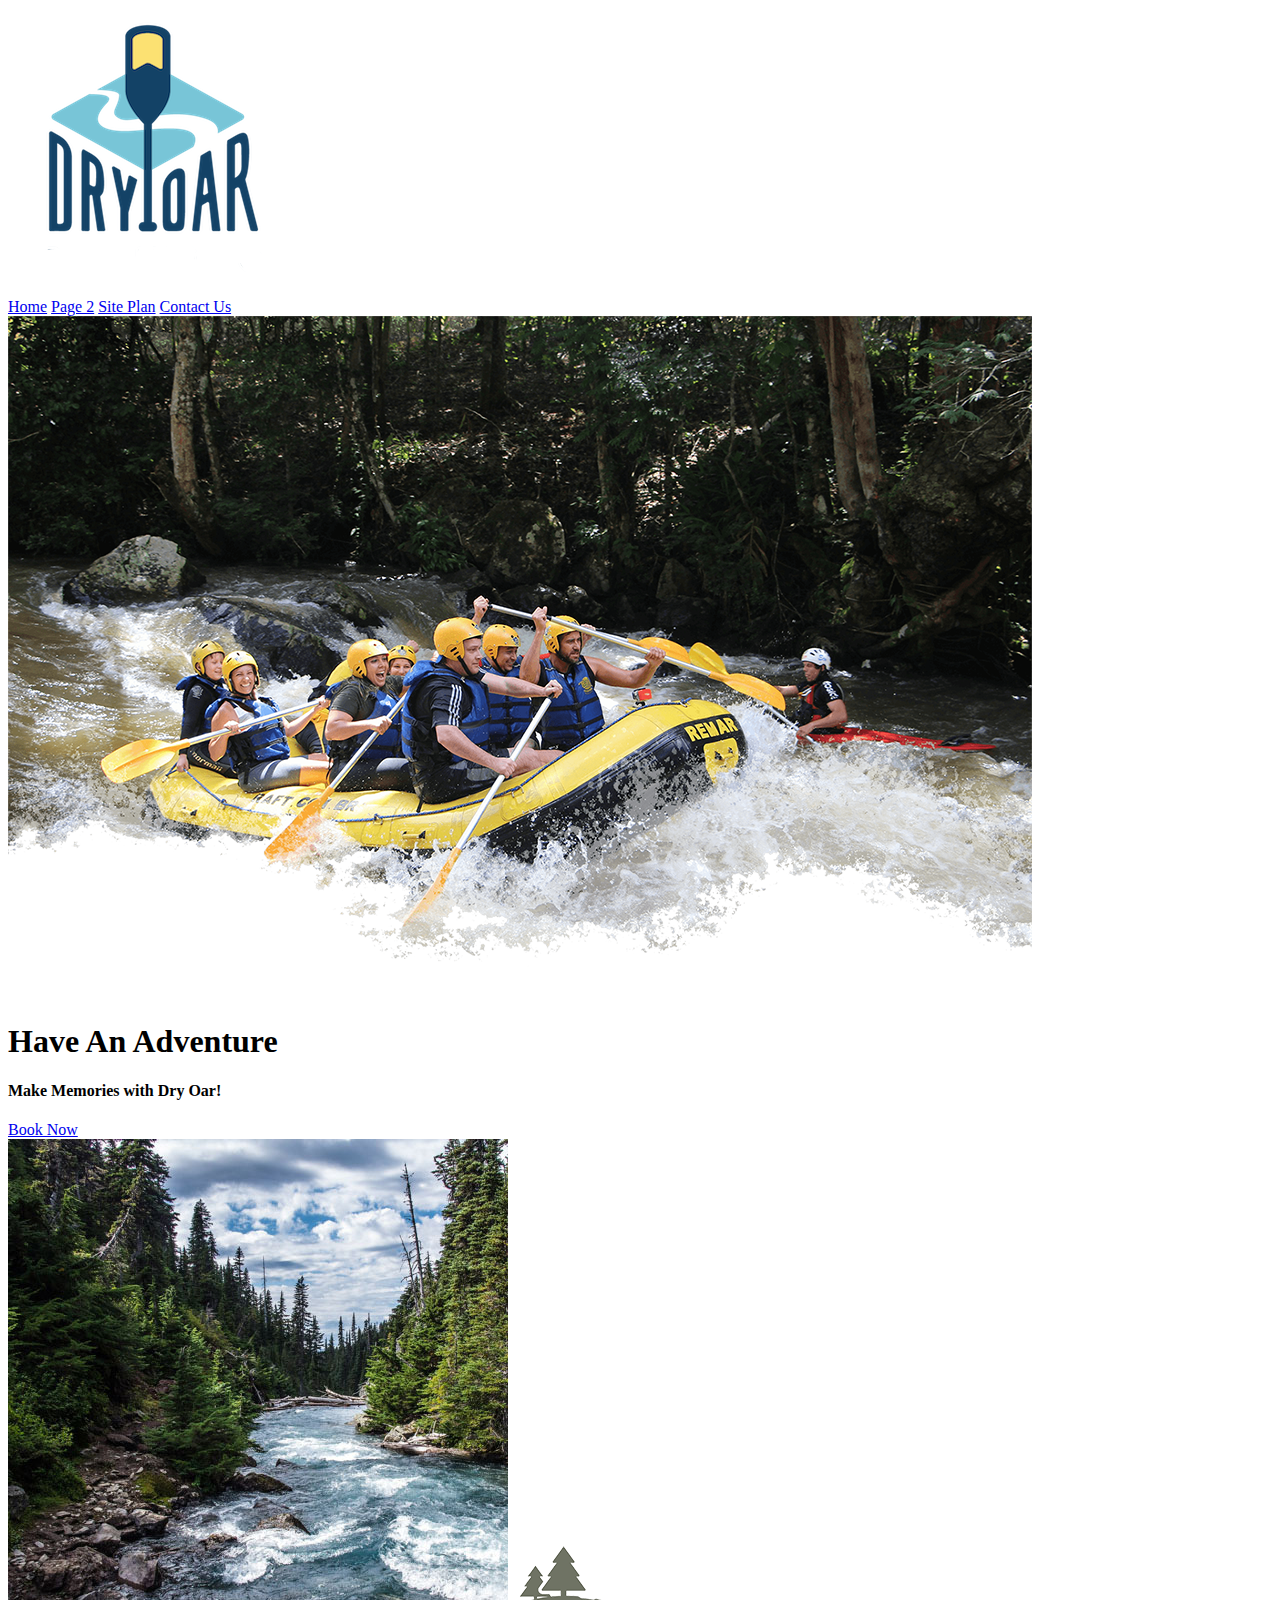
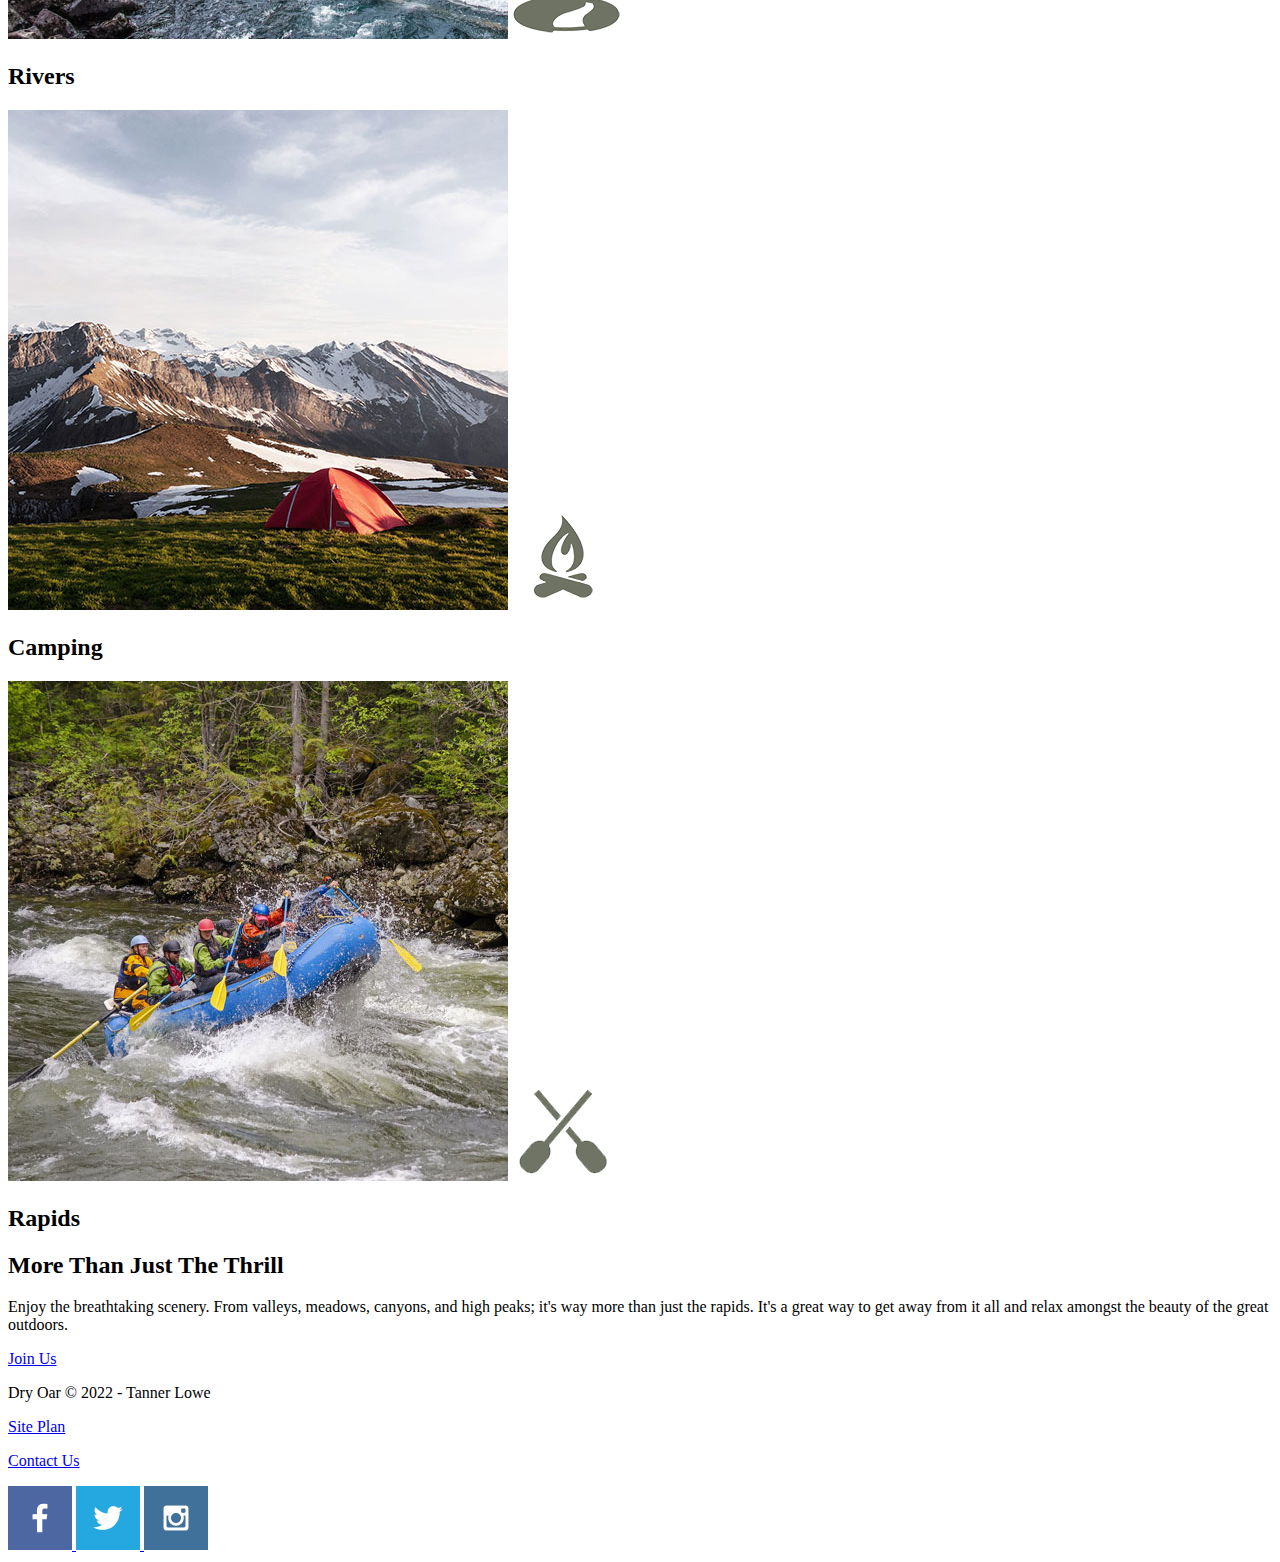
==== wwr/index.html @ 44582eb2 "created rafting html" ====
<!DOCTYPE html>
<html lang="en">
<head>
    <meta charset="UTF-8">
    <meta http-equiv="X-UA-Compatible" content="IE=edge">
    <meta name="viewport" content="width=device-width, initial-scale=1.0">
    <title>"Whitewater Rafting Vacations | Dry Oar Boating | Home"</title>
</head>
<body>
    <header>
        <a id="logo_link" href="index.html">
            <img class="logo" src="images/logo.png" alt="Dry Oar Logo">
        </a>
        <nav>
            <a href="index.html">Home</a>
            <a href="#">Page 2</a>
            <a href="site-plan-rafting.html">Site Plan</a>
            <a href="contactus.html">Contact Us</a>
        </nav>
    </header>
<div id="hero">
    <div id="hero-box">
        <img id="hero-img" src="images/hero.png" alt="People enjoying rafting">
    </div>
    <section id="hero-msg">
        <h1 class="home-title">Have An Adventure</h1>
        <h4>Make Memories with Dry Oar!</h4>
        <div class='button-box'>
            <a class='book' href="rates.html">Book Now</a>
        </div>
    </section>
</div>
<main class="home-grid">
    <section class="home-grid">
        <img class="card-img" src="images/rivers.jpg" alt="river in forest">
        <img class="icon" src="images/river_icon.png" alt="river icon">
        <h2>Rivers</h2>
    </section>
    <section class="camping-card">
        <img class="card-img" src="images/camping.jpg" alt="tent in mountains">
        <img class="icon" src="images/fire_icon.png" alt="fire icon">
        <h2>Camping</h2>
    </section>
    <section class="rapids-card">
        <img class="card-img" src="images/rapids.jpg" alt="rafting boat">
        <img class="icon" src="images/oars.png" alt="oars icon">
        <h2>Rapids</h2>
    </section>
    <section class="msg">
        <h2>More Than Just The Thrill</h2>
        <p>Enjoy the breathtaking scenery. From valleys, meadows, canyons, and high peaks; it's way more than just the rapids. It's a great way to get away from it all and relax amongst the beauty of the great outdoors.</p>
        <a class='join' href="rivers.html">Join Us</a>
    </section>
</main>
<footer>
    <p>Dry Oar &copy; 2022 - Tanner Lowe</p>
    <p><a href="site-plan-rafting.html">Site Plan</a></p>
    <p><a href="contactus.html">Contact Us</a></p>
    <div class="social">
        <a href="https://facebook.com">
            <img src="images/facebook.png" alt="fb icon">
        </a>
        <a href="https://twitter.com">
            <img src="images/twitter.png" alt="twitter icon">
        </a>
        <a href="https://instagram.com">
            <img src="images/instagram.png" alt="instagram icon">
        </a>
    </div>
</footer>    
</body>
</html>
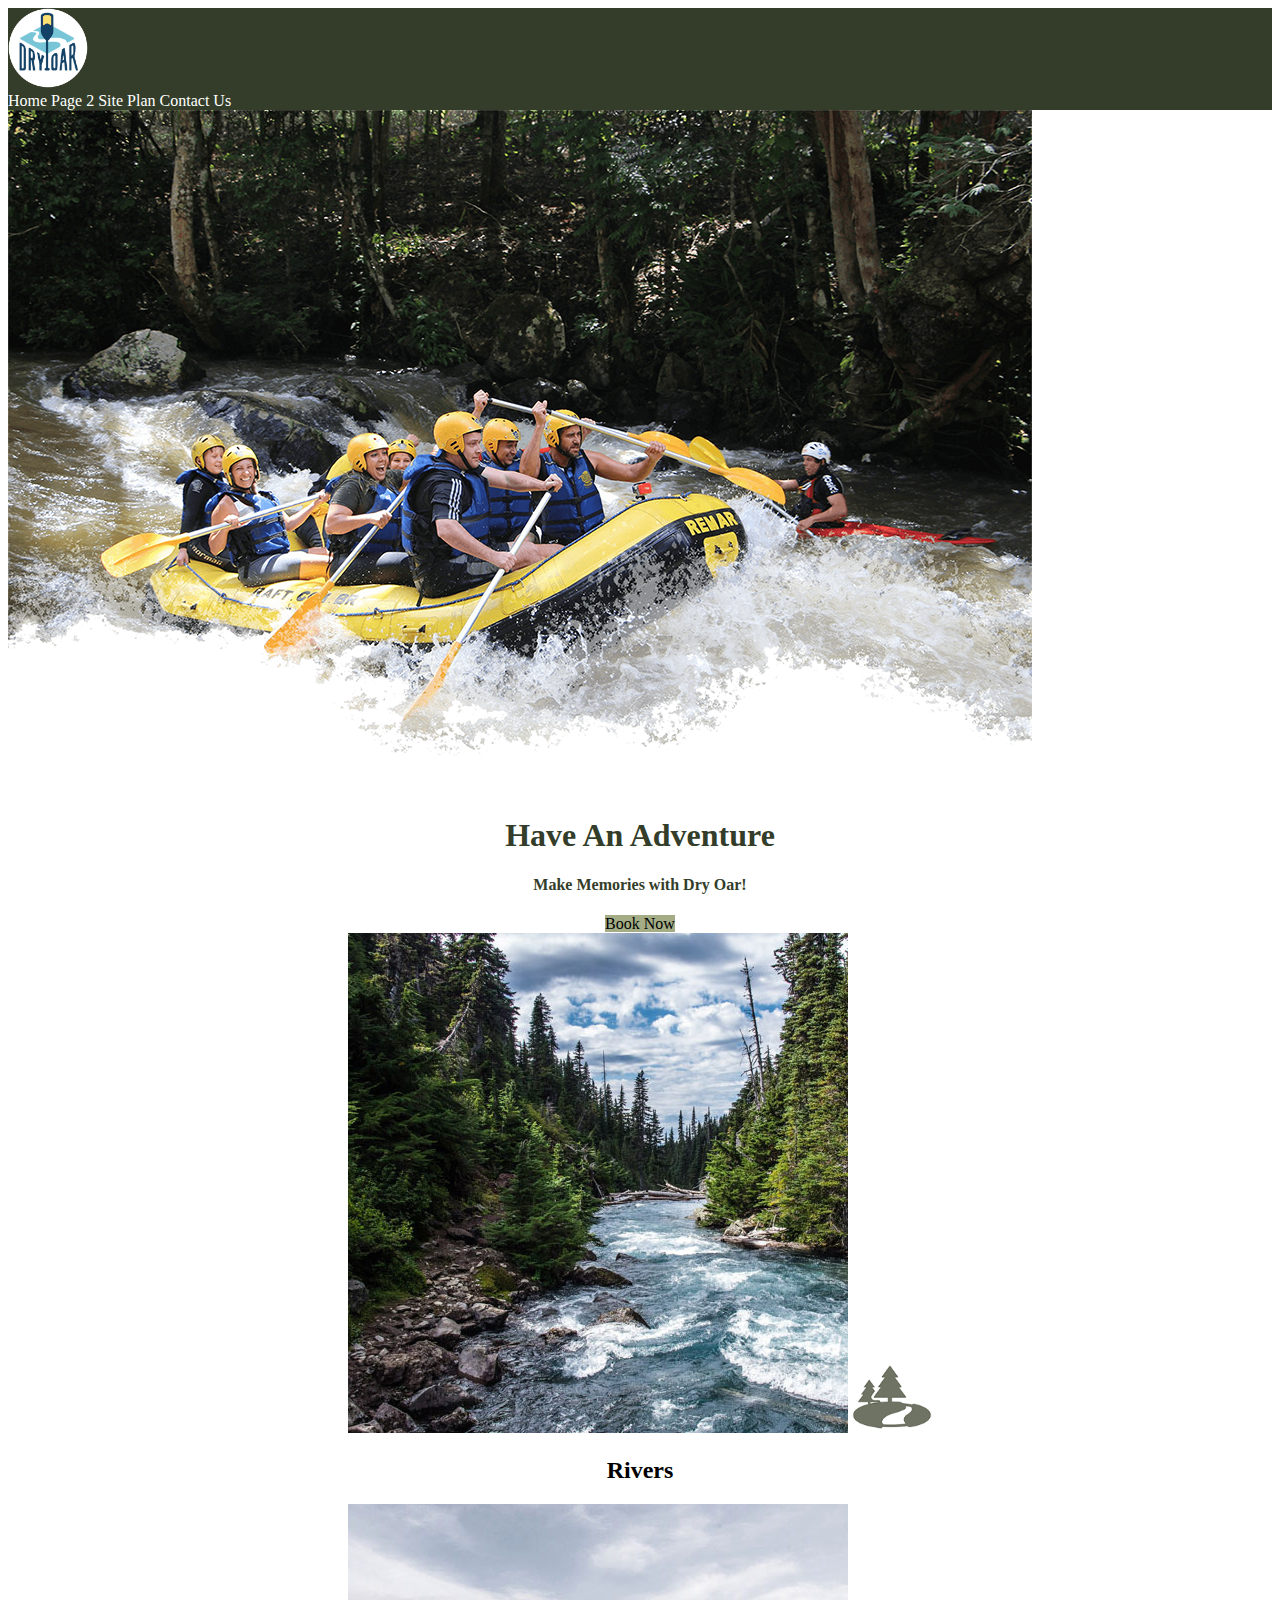
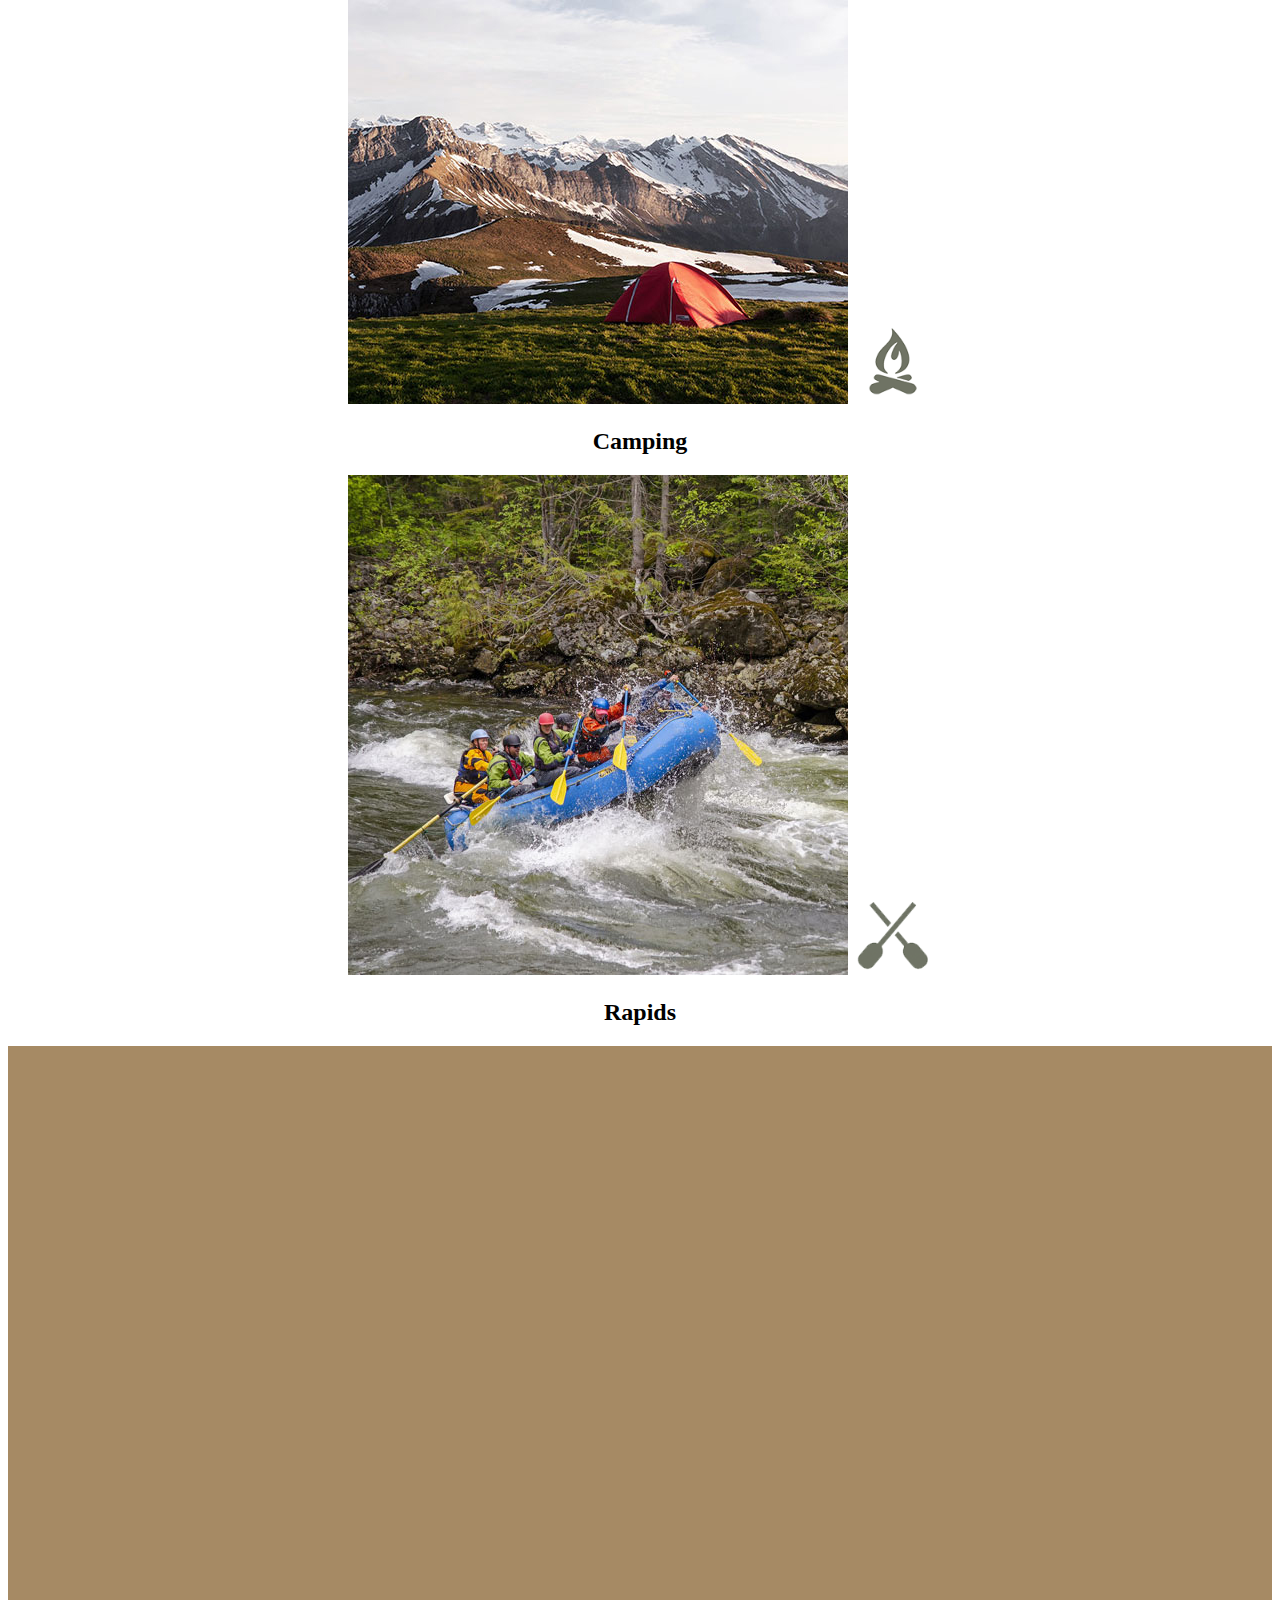
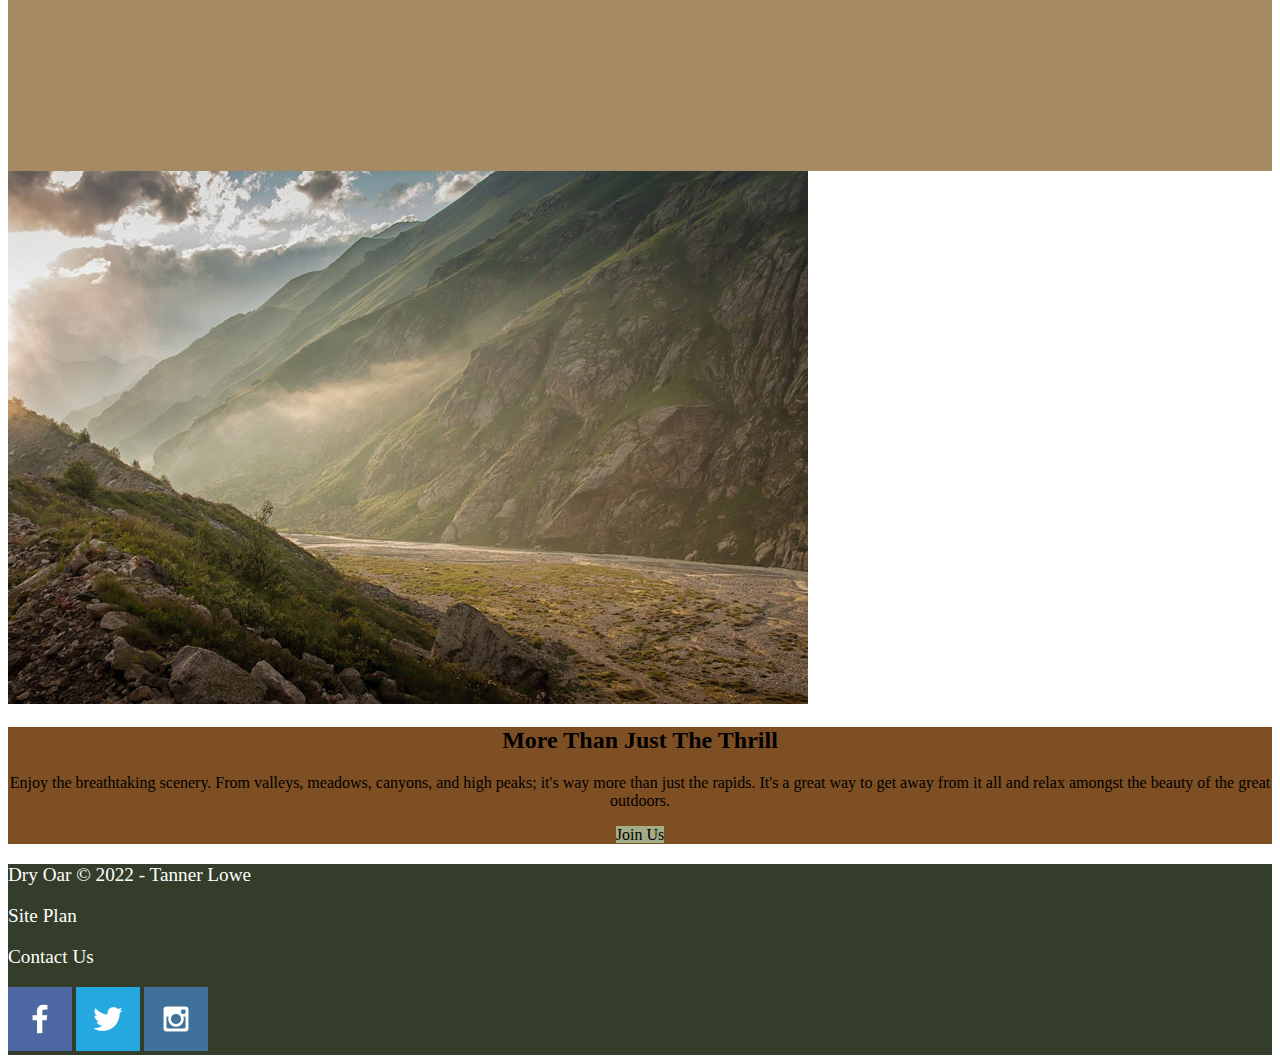
==== commit 17a98257: "Edited WWR page" ====
--- a/wwr/index.html
+++ b/wwr/index.html
@@ -1,72 +1,84 @@
 <!DOCTYPE html>
 <html lang="en">
+
 <head>
+    <link rel="stylesheet" href="styles/style.css">
     <meta charset="UTF-8">
     <meta http-equiv="X-UA-Compatible" content="IE=edge">
     <meta name="viewport" content="width=device-width, initial-scale=1.0">
     <title>"Whitewater Rafting Vacations | Dry Oar Boating | Home"</title>
 </head>
+
 <body>
-    <header>
-        <a id="logo_link" href="index.html">
-            <img class="logo" src="images/logo.png" alt="Dry Oar Logo">
-        </a>
-        <nav>
-            <a href="index.html">Home</a>
-            <a href="#">Page 2</a>
-            <a href="site-plan-rafting.html">Site Plan</a>
-            <a href="contactus.html">Contact Us</a>
-        </nav>
-    </header>
-<div id="hero">
-    <div id="hero-box">
-        <img id="hero-img" src="images/hero.png" alt="People enjoying rafting">
+    <div id="content">
+        <header>
+            <a id="logo_link" href="index.html">
+                <img class="logo" src="images/logo.png" alt="Dry Oar Logo">
+            </a>
+            <nav id="link">
+                <nav>
+                    <a href="index.html">Home</a>
+                    <a href="#">Page 2</a>
+                    <a href="site-plan-rafting.html">Site Plan</a>
+                    <a href="contactus.html">Contact Us</a>
+                </nav>
+            </nav>
+        </header>
+        <div id="hero">
+            <div id="hero-box">
+                <img id="hero-img" src="images/hero.png" alt="People enjoying rafting">
+            </div>
+            <section id="hero-msg">
+                <h1 class="home-title">Have An Adventure</h1>
+                <h4>Make Memories with Dry Oar!</h4>
+                <div class='button-box'>
+                    <a class='book' href="rates.html">Book Now</a>
+                </div>
+            </section>
+        </div>
+        <main class="home-grid">
+            <section class="home-grid">
+                <img class="card-img" src="images/rivers.jpg" alt="river in forest">
+                <img class="icon" src="images/river_icon.png" alt="river icon">
+                <h2>Rivers</h2>
+            </section>
+            <section class="camping-card">
+                <img class="card-img" src="images/camping.jpg" alt="tent in mountains">
+                <img class="icon" src="images/fire_icon.png" alt="fire icon">
+                <h2>Camping</h2>
+            </section>
+            <section class="rapids-card">
+                <img class="card-img" src="images/rapids.jpg" alt="rafting boat">
+                <img class="icon" src="images/oars.png" alt="oars icon">
+                <h2>Rapids</h2>
+            </section>
+            <div id="background"></div> 
+            <img src="images/mountains.jpg" alt="Misty mountains" class="mountains">
+            <section class="msg">
+                <h2>More Than Just The Thrill</h2>
+                <p>Enjoy the breathtaking scenery. From valleys, meadows, canyons, and high peaks; it's way more than
+                    just the rapids. It's a great way to get away from it all and relax amongst the beauty of the great
+                    outdoors.</p>
+                <a class='join' href="rivers.html">Join Us</a>
+            </section>
+        </main>
+        <footer>
+            <p>Dry Oar &copy; 2022 - Tanner Lowe</p>
+            <p><a href="site-plan-rafting.html">Site Plan</a></p>
+            <p><a href="contactus.html">Contact Us</a></p>
+            <div class="social">
+                <a href="https://facebook.com" target="_blank">
+                    <img src="images/facebook.png" alt="fb icon">
+                </a>
+                <a href="https://twitter.com" target="_blank">
+                    <img src="images/twitter.png" alt="twitter icon">
+                </a>
+                <a href="https://instagram.com" target="_blank">
+                    <img src="images/instagram.png" alt="instagram icon">
+                </a>
+            </div>
+        </footer>
     </div>
-    <section id="hero-msg">
-        <h1 class="home-title">Have An Adventure</h1>
-        <h4>Make Memories with Dry Oar!</h4>
-        <div class='button-box'>
-            <a class='book' href="rates.html">Book Now</a>
-        </div>
-    </section>
-</div>
-<main class="home-grid">
-    <section class="home-grid">
-        <img class="card-img" src="images/rivers.jpg" alt="river in forest">
-        <img class="icon" src="images/river_icon.png" alt="river icon">
-        <h2>Rivers</h2>
-    </section>
-    <section class="camping-card">
-        <img class="card-img" src="images/camping.jpg" alt="tent in mountains">
-        <img class="icon" src="images/fire_icon.png" alt="fire icon">
-        <h2>Camping</h2>
-    </section>
-    <section class="rapids-card">
-        <img class="card-img" src="images/rapids.jpg" alt="rafting boat">
-        <img class="icon" src="images/oars.png" alt="oars icon">
-        <h2>Rapids</h2>
-    </section>
-    <section class="msg">
-        <h2>More Than Just The Thrill</h2>
-        <p>Enjoy the breathtaking scenery. From valleys, meadows, canyons, and high peaks; it's way more than just the rapids. It's a great way to get away from it all and relax amongst the beauty of the great outdoors.</p>
-        <a class='join' href="rivers.html">Join Us</a>
-    </section>
-</main>
-<footer>
-    <p>Dry Oar &copy; 2022 - Tanner Lowe</p>
-    <p><a href="site-plan-rafting.html">Site Plan</a></p>
-    <p><a href="contactus.html">Contact Us</a></p>
-    <div class="social">
-        <a href="https://facebook.com">
-            <img src="images/facebook.png" alt="fb icon">
-        </a>
-        <a href="https://twitter.com">
-            <img src="images/twitter.png" alt="twitter icon">
-        </a>
-        <a href="https://instagram.com">
-            <img src="images/instagram.png" alt="instagram icon">
-        </a>
-    </div>
-</footer>    
 </body>
+
 </html>--- a/wwr/styles/style.css
+++ b/wwr/styles/style.css
@@ -0,0 +1,99 @@
+body {
+    background-color: white;
+}
+
+.home-title {
+    color: #333d29;
+}
+
+.logo {
+    width: 80px;
+}
+
+.icon {
+    width: 80px;
+}
+
+h4 {
+    color: #333d29;
+}
+
+header {
+    background-color: #333D29;
+}
+
+nav a:hover {
+    background-color: black;
+    color: white;
+}
+
+.book,
+.join {
+    background-color: #A4AC86;
+    color: black;
+    text-decoration: none;
+}
+
+.book:hover,
+.join:hover {
+    color: white;
+}
+
+#background {
+    background-color: #A68A64;
+    color: black;
+}
+
+.msg {
+    background-color: #7f4f24;
+}
+
+#content {
+    max-width: 1600px;
+    margin: 0 auto;
+}
+
+nav a {
+    text-align: center;
+    color: white;
+    text-decoration: none;
+}
+
+#hero-msg h1,
+#hero-msg h4 {
+    text-align: center;
+}
+
+.button-box {
+    text-align: center;
+}
+
+main section {
+    text-align: center;
+}
+
+#background {
+    height: 725px;
+}
+
+footer {
+    background-color: #333d29;
+    color: white;
+}
+
+footer p {
+    font-size: 1.2em;
+}
+
+footer p:hover {
+    text-decoration: underline;
+}
+
+footer a {
+    color: white;
+    text-decoration: none;
+}
+
+footer a:hover {
+    color: #7f4f24;
+}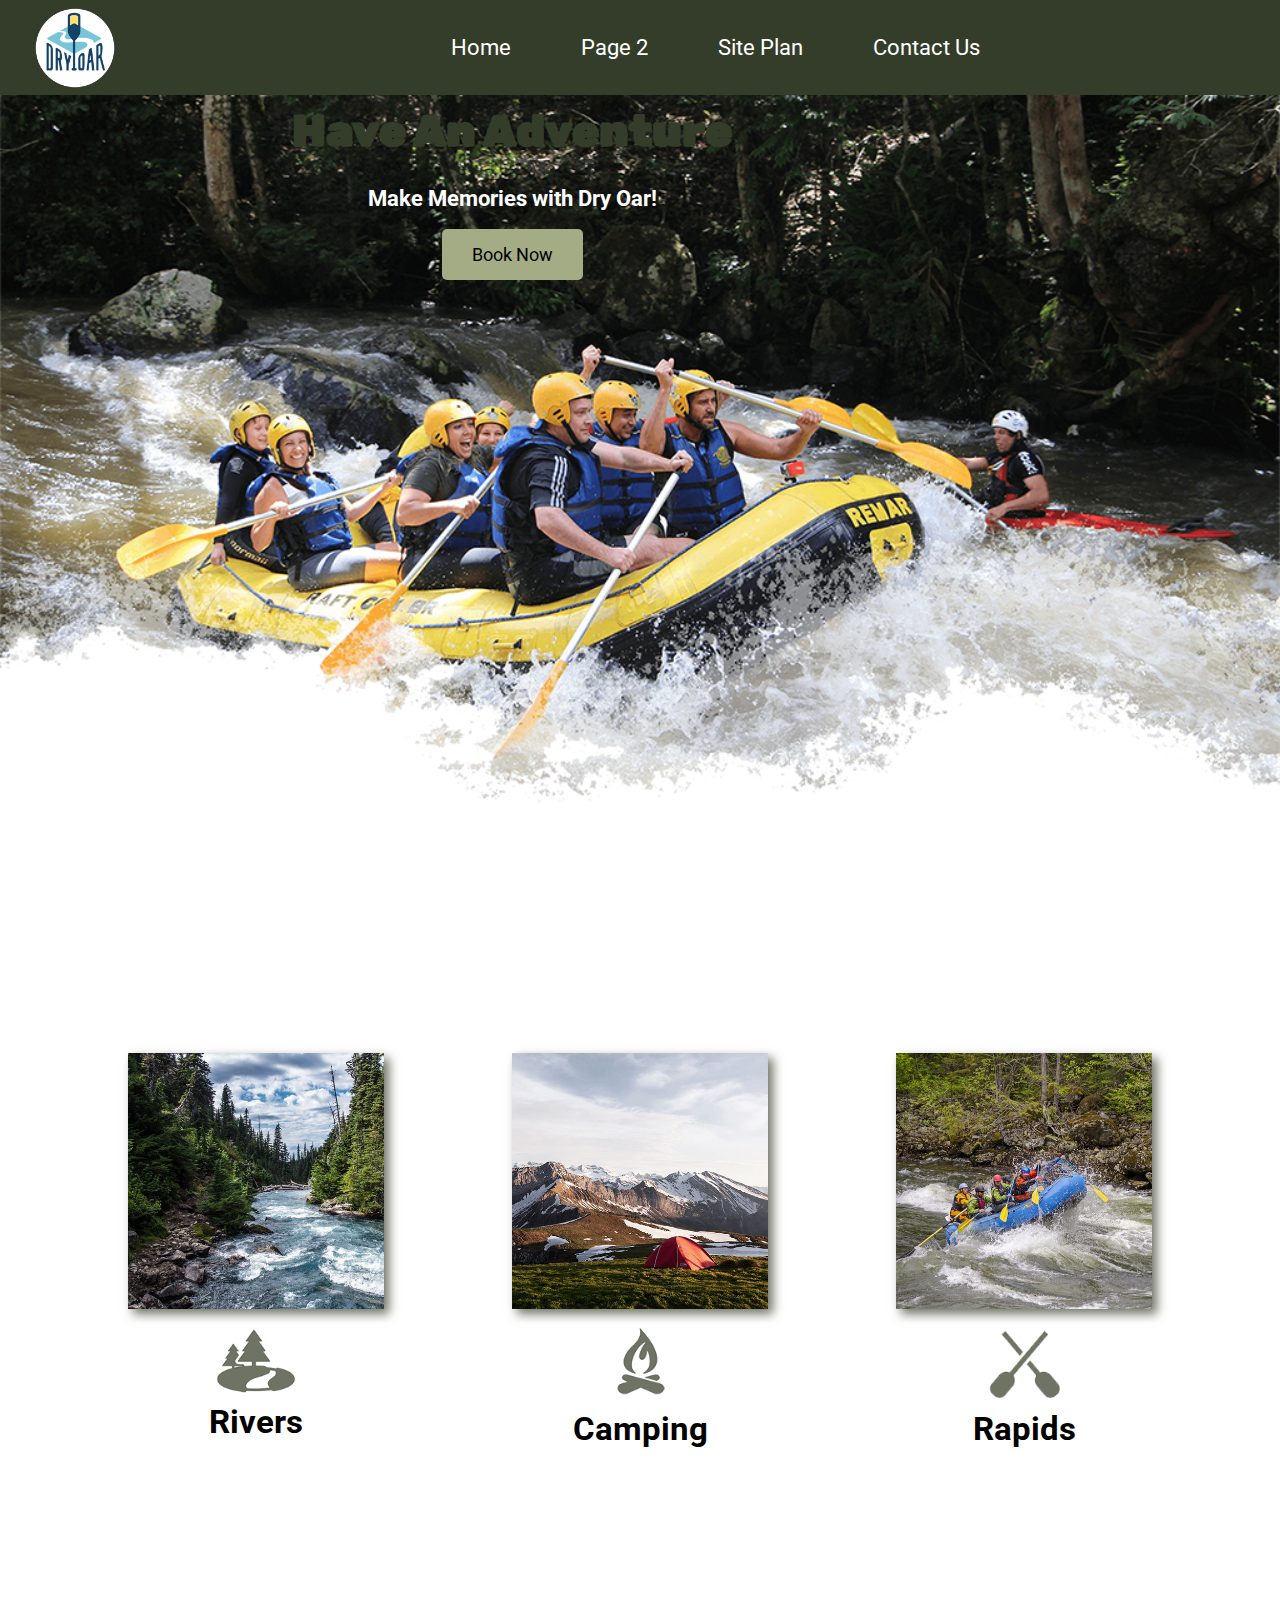
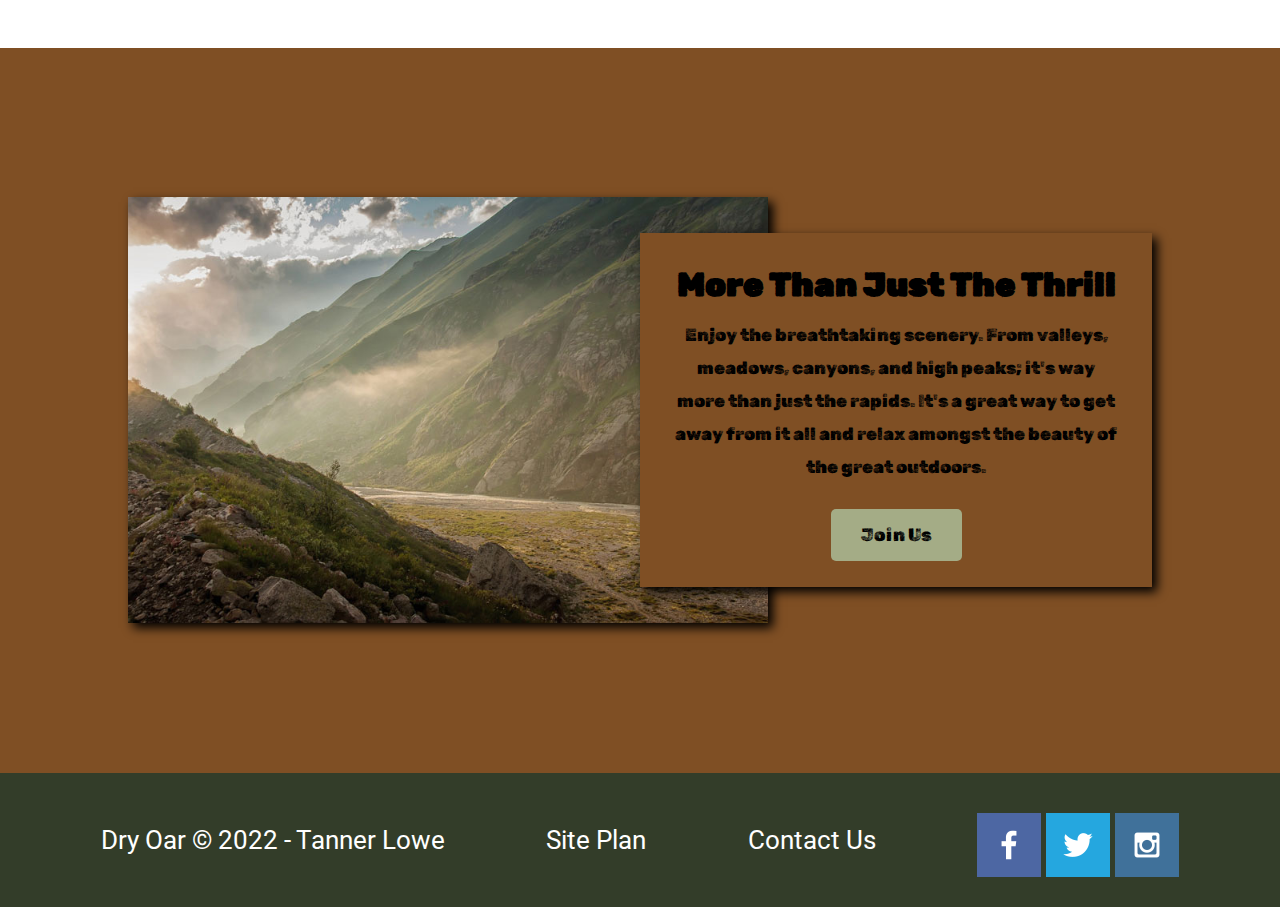
==== commit 5003bba2: "finished some styling on wwr" ====
--- a/wwr/index.html
+++ b/wwr/index.html
@@ -37,7 +37,7 @@
             </section>
         </div>
         <main class="home-grid">
-            <section class="home-grid">
+            <section class="rivers-card">
                 <img class="card-img" src="images/rivers.jpg" alt="river in forest">
                 <img class="icon" src="images/river_icon.png" alt="river icon">
                 <h2>Rivers</h2>
--- a/wwr/styles/style.css
+++ b/wwr/styles/style.css
@@ -1,9 +1,106 @@
+@import url('https://fonts.googleapis.com/css2?family=Roboto:wght@100&family=Rubik+Dirt&display=swap');
+
+header {
+    background-color: #333D29;
+    display: grid;
+    grid-template-columns: 150px auto;
+}
+
+#logo_link {
+    padding-top: 5px;
+    justify-self: center;
+    align-self: center;
+}
+
+nav {
+    display: flex;
+    justify-content: space-around;
+}
+
+#hero {
+    display: grid;
+    grid-template-columns: 1fr 3fr 1fr;
+    margin-top: -100px;
+}
+
+#hero-box {
+    grid-column: 1/4;
+    grid-row: 1/3;
+    z-index: -1;
+}
+
+#hero-msg {
+    grid-column: span 2/3;
+    grid-row: span 1/2;
+    margin-top: 100px;
+}
+
+#hero-msg h4{
+    color:white;
+}
+
+.home-grid {
+    display: grid;
+    grid-template-columns: repeat(10, 1fr);
+}
+
+
+.card-img {
+    border: 10px solid #d9c2a3;
+    transition: transform .5s;
+    box-shadow: 5px 5px 10px #6f7364;
+}
+.card-img:hover {
+    opacity: .6;
+    transform: scale(1.1);
+}       
+
+.card-img, .mountains {
+    width: 100%;
+}
+
+.rivers-card {
+    grid-column: 2/4;
+    grid-row: 2/3;
+}
+
+.camping-card {
+    grid-column: 5/7;
+    grid-row: 2/3;
+}
+
+.rapids-card {
+    grid-column: 8/10;
+    grid-row: 2/3;
+}
+
+.mountains {
+    grid-column: 2/7;
+    grid-row: 5/8;
+    box-shadow: 5px 5px 10px black;
+}
+
 body {
     background-color: white;
+    font-family: Roboto, Helvetica, 'Calibri', sans-serif;
+    font-size: 22px;
+    margin: 0;
+    padding: 0;
+}
+
+h2 {
+    margin: 0;
 }
 
 .home-title {
     color: #333d29;
+    font-family: 'Rubik Dirt', 'Avant Garde', sans-serif;
+    font-size: 2em;
+    margin-top: 10px;
+}
+
+#hero-img {
+    width: 100%;
 }
 
 .logo {
@@ -12,14 +109,11 @@
 
 .icon {
     width: 80px;
+    padding-top: 10px;
 }
 
 h4 {
     color: #333d29;
-}
-
-header {
-    background-color: #333D29;
 }
 
 nav a:hover {
@@ -32,6 +126,24 @@
     background-color: #A4AC86;
     color: black;
     text-decoration: none;
+    font-size: 18px;
+    padding: 15px 30px;
+    margin-top: 50px;
+    border-radius: 5px;
+}
+
+.card-img {
+    border: 10px black;
+}
+
+main section img {
+    box-sizing: border-box;
+}
+
+.rivers-card,
+.camping-card,
+.rapids-card {
+    margin: 200px 0;
 }
 
 .book:hover,
@@ -42,10 +154,23 @@
 #background {
     background-color: #A68A64;
     color: black;
+    grid-column: 1/11;
+    grid-row: 4/9;
+}
+
+.msg p {
+    font-size: .8em;
+    padding-bottom: 15px;
 }
 
 .msg {
     background-color: #7f4f24;
+    font-family: 'Rubik Dirt', 'Avant Garde', sans-serif;
+    line-height: 1.5em;
+    padding: 35px;
+    grid-column: 6/10;
+    grid-row: 6/7;
+    box-shadow: 5px 5px 10px black;
 }
 
 #content {
@@ -57,6 +182,7 @@
     text-align: center;
     color: white;
     text-decoration: none;
+    padding: 35px;
 }
 
 #hero-msg h1,
@@ -74,17 +200,26 @@
 
 #background {
     height: 725px;
+    background-color: #7f4f24;
 }
 
 footer {
     background-color: #333d29;
     color: white;
+    padding: 25px 50px;
+    display: flex;
+    justify-content: space-around;
+    align-items: center;
 }
 
 footer p {
     font-size: 1.2em;
 }
 
+footer .social img {
+    padding-top: 15px;
+}
+
 footer p:hover {
     text-decoration: underline;
 }
@@ -96,4 +231,47 @@
 
 footer a:hover {
     color: #7f4f24;
-}+}
+
+@media screen and (max-width: 900px) {
+    #hero, .home-grid {
+        display: block;
+        height: auto;
+    }
+    nav, footer {
+        flex-direction: column;
+    }
+    nav a {
+        display: block;
+        padding: 15px;
+    }
+    #hero {
+        margin-top: 0;
+    }
+    #hero-msg {
+        margin-top: 0;
+    }
+    #hero-msg h4 {
+        display: none;
+    }
+    .home-title {
+        font-size: 25px;
+        color: #6f7364;
+    }
+    .rivers-card, .camping-card, .rapids-card { 
+        margin: 50px auto;
+        width: 60%;
+    }
+    #background {
+        display: none;
+    }
+    .mountains, .msg {
+        width: 80%;
+        display: block;
+        margin: 0 auto;
+    }
+    footer {
+        margin-top: 25px;
+    }
+}
+            